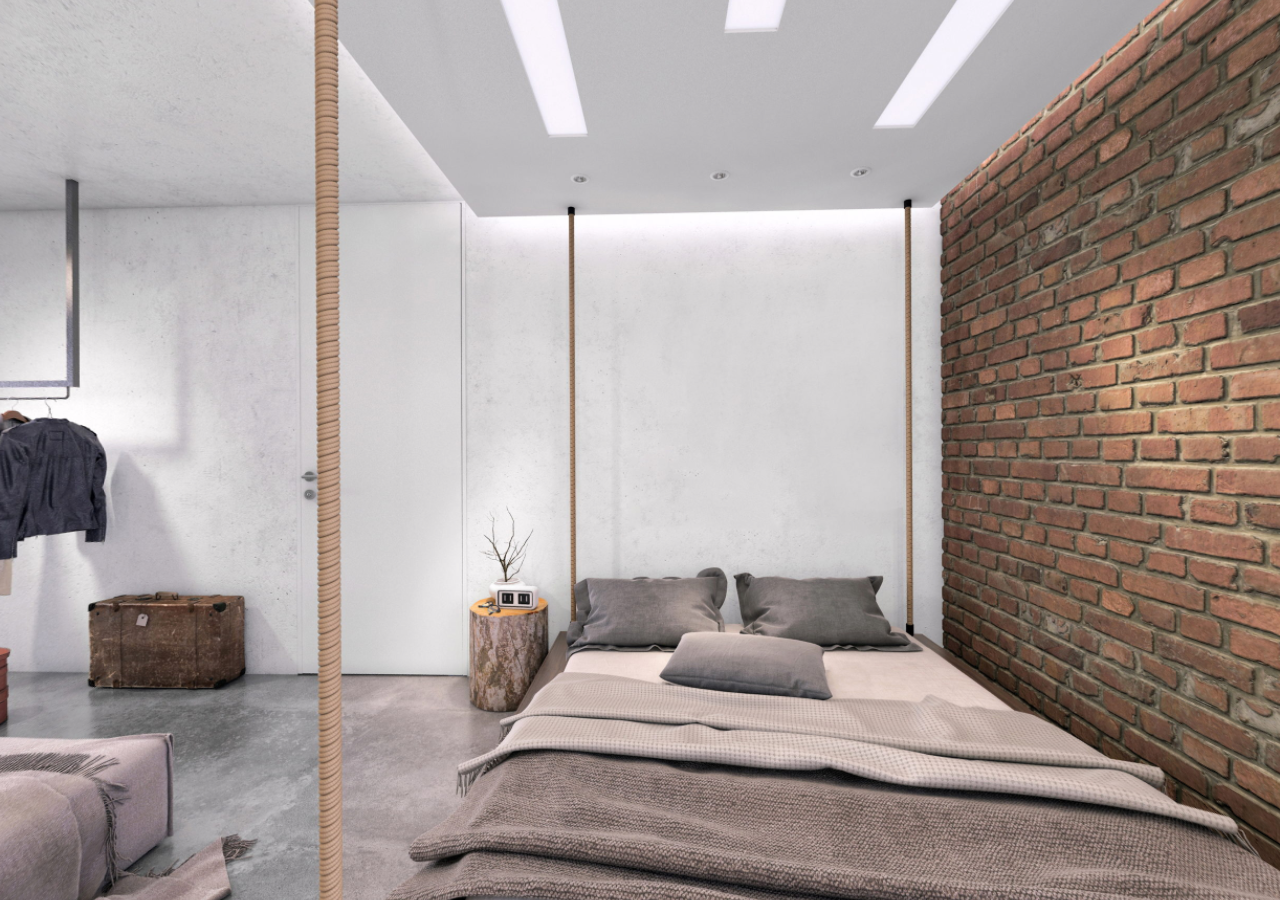
==== index.html @ 923a320a "Initial commit" ====
<!DOCTYPE html>
<html lang="en">
<head>
    <meta charset="UTF-8">
    <title>VR全景看房</title>
    <style>
        html,body,#app{
            margin: 0;
            padding: 0;
            width: 100%;
            height: 100%;
        }
    </style>
    <script src="js/jquery-1.8.3.min.js"></script>
    <link rel="stylesheet" href="css/main.css">
    <link rel="stylesheet" href="css/layer.css">
    <script src="js/layer.js"></script>
</head>
<body>
    <div id="app"/>

</body>
<script src="js/threejs/three.js"></script>
<script src="js/threejs/tween.min.js"></script>
<script src="js/threejs/DeviceOrientationControls.js"></script>
<script src="js/indexByControl.js"></script>
<script>

</script>
</html>
---- css/layer.css ----
.layui-m-layer{position:relative;z-index:19891014}.layui-m-layer *{-webkit-box-sizing:content-box;-moz-box-sizing:content-box;box-sizing:content-box}.layui-m-layermain,.layui-m-layershade{position:fixed;left:0;top:0;width:100%;height:100%}.layui-m-layershade{background-color:rgba(0,0,0,.7);pointer-events:auto}.layui-m-layermain{display:table;font-family:Helvetica,arial,sans-serif;pointer-events:none}.layui-m-layermain .layui-m-layersection{display:table-cell;vertical-align:middle;text-align:center}.layui-m-layerchild{position:relative;display:inline-block;text-align:left;background-color:#fff;font-size:14px;border-radius:5px;box-shadow:0 0 8px rgba(0,0,0,.1);pointer-events:auto;-webkit-overflow-scrolling:touch;-webkit-animation-fill-mode:both;animation-fill-mode:both;-webkit-animation-duration:.2s;animation-duration:.2s}@-webkit-keyframes layui-m-anim-scale{0%{opacity:0;-webkit-transform:scale(.5);transform:scale(.5)}100%{opacity:1;-webkit-transform:scale(1);transform:scale(1)}}@keyframes layui-m-anim-scale{0%{opacity:0;-webkit-transform:scale(.5);transform:scale(.5)}100%{opacity:1;-webkit-transform:scale(1);transform:scale(1)}}.layui-m-anim-scale{animation-name:layui-m-anim-scale;-webkit-animation-name:layui-m-anim-scale}@-webkit-keyframes layui-m-anim-up{0%{opacity:0;-webkit-transform:translateY(800px);transform:translateY(800px)}100%{opacity:1;-webkit-transform:translateY(0);transform:translateY(0)}}@keyframes layui-m-anim-up{0%{opacity:0;-webkit-transform:translateY(800px);transform:translateY(800px)}100%{opacity:1;-webkit-transform:translateY(0);transform:translateY(0)}}.layui-m-anim-up{-webkit-animation-name:layui-m-anim-up;animation-name:layui-m-anim-up}.layui-m-layer0 .layui-m-layerchild{width:90%;max-width:640px}.layui-m-layer1 .layui-m-layerchild{border:none;border-radius:0}.layui-m-layer2 .layui-m-layerchild{width:auto;max-width:260px;min-width:40px;border:none;background:0 0;box-shadow:none;color:#fff}.layui-m-layerchild h3{padding:0 10px;height:60px;line-height:60px;font-size:16px;font-weight:400;border-radius:5px 5px 0 0;text-align:center}.layui-m-layerbtn span,.layui-m-layerchild h3{text-overflow:ellipsis;overflow:hidden;white-space:nowrap}.layui-m-layercont{padding:50px 30px;line-height:22px;text-align:center}.layui-m-layer1 .layui-m-layercont{padding:0;text-align:left}.layui-m-layer2 .layui-m-layercont{text-align:center;padding:0;line-height:0}.layui-m-layer2 .layui-m-layercont i{width:25px;height:25px;margin-left:8px;display:inline-block;background-color:#fff;border-radius:100%;-webkit-animation:layui-m-anim-loading 1.4s infinite ease-in-out;animation:layui-m-anim-loading 1.4s infinite ease-in-out;-webkit-animation-fill-mode:both;animation-fill-mode:both}.layui-m-layerbtn,.layui-m-layerbtn span{position:relative;text-align:center;border-radius:0 0 5px 5px}.layui-m-layer2 .layui-m-layercont p{margin-top:20px}@-webkit-keyframes layui-m-anim-loading{0%,100%,80%{transform:scale(0);-webkit-transform:scale(0)}40%{transform:scale(1);-webkit-transform:scale(1)}}@keyframes layui-m-anim-loading{0%,100%,80%{transform:scale(0);-webkit-transform:scale(0)}40%{transform:scale(1);-webkit-transform:scale(1)}}.layui-m-layer2 .layui-m-layercont i:first-child{margin-left:0;-webkit-animation-delay:-.32s;animation-delay:-.32s}.layui-m-layer2 .layui-m-layercont i.layui-m-layerload{-webkit-animation-delay:-.16s;animation-delay:-.16s}.layui-m-layer2 .layui-m-layercont>div{line-height:22px;padding-top:7px;margin-bottom:20px;font-size:14px}.layui-m-layerbtn{display:box;display:-moz-box;display:-webkit-box;width:100%;height:50px;line-height:50px;font-size:0;border-top:1px solid #D0D0D0;background-color:#F2F2F2}.layui-m-layerbtn span{display:block;-moz-box-flex:1;box-flex:1;-webkit-box-flex:1;font-size:14px;cursor:pointer}.layui-m-layerbtn span[yes]{color:#40AFFE}.layui-m-layerbtn span[no]{border-right:1px solid #D0D0D0;border-radius:0 0 0 5px}.layui-m-layerbtn span:active{background-color:#F6F6F6}.layui-m-layerend{position:absolute;right:7px;top:10px;width:30px;height:30px;border:0;font-weight:400;background:0 0;cursor:pointer;-webkit-appearance:none;font-size:30px}.layui-m-layerend::after,.layui-m-layerend::before{position:absolute;left:5px;top:15px;content:'';width:18px;height:1px;background-color:#999;transform:rotate(45deg);-webkit-transform:rotate(45deg);border-radius:3px}.layui-m-layerend::after{transform:rotate(-45deg);-webkit-transform:rotate(-45deg)}body .layui-m-layer .layui-m-layer-footer{position:fixed;width:95%;max-width:100%;margin:0 auto;left:0;right:0;bottom:10px;background:0 0}.layui-m-layer-footer .layui-m-layercont{padding:20px;border-radius:5px 5px 0 0;background-color:rgba(255,255,255,.8)}.layui-m-layer-footer .layui-m-layerbtn{display:block;height:auto;background:0 0;border-top:none}.layui-m-layer-footer .layui-m-layerbtn span{background-color:rgba(255,255,255,.8)}.layui-m-layer-footer .layui-m-layerbtn span[no]{color:#FD482C;border-top:1px solid #c2c2c2;border-radius:0 0 5px 5px}.layui-m-layer-footer .layui-m-layerbtn span[yes]{margin-top:10px;border-radius:5px}body .layui-m-layer .layui-m-layer-msg{width:auto;max-width:90%;margin:0 auto;bottom:-150px;background-color:rgba(0,0,0,.7);color:#fff}.layui-m-layer-msg .layui-m-layercont{padding:10px 20px}
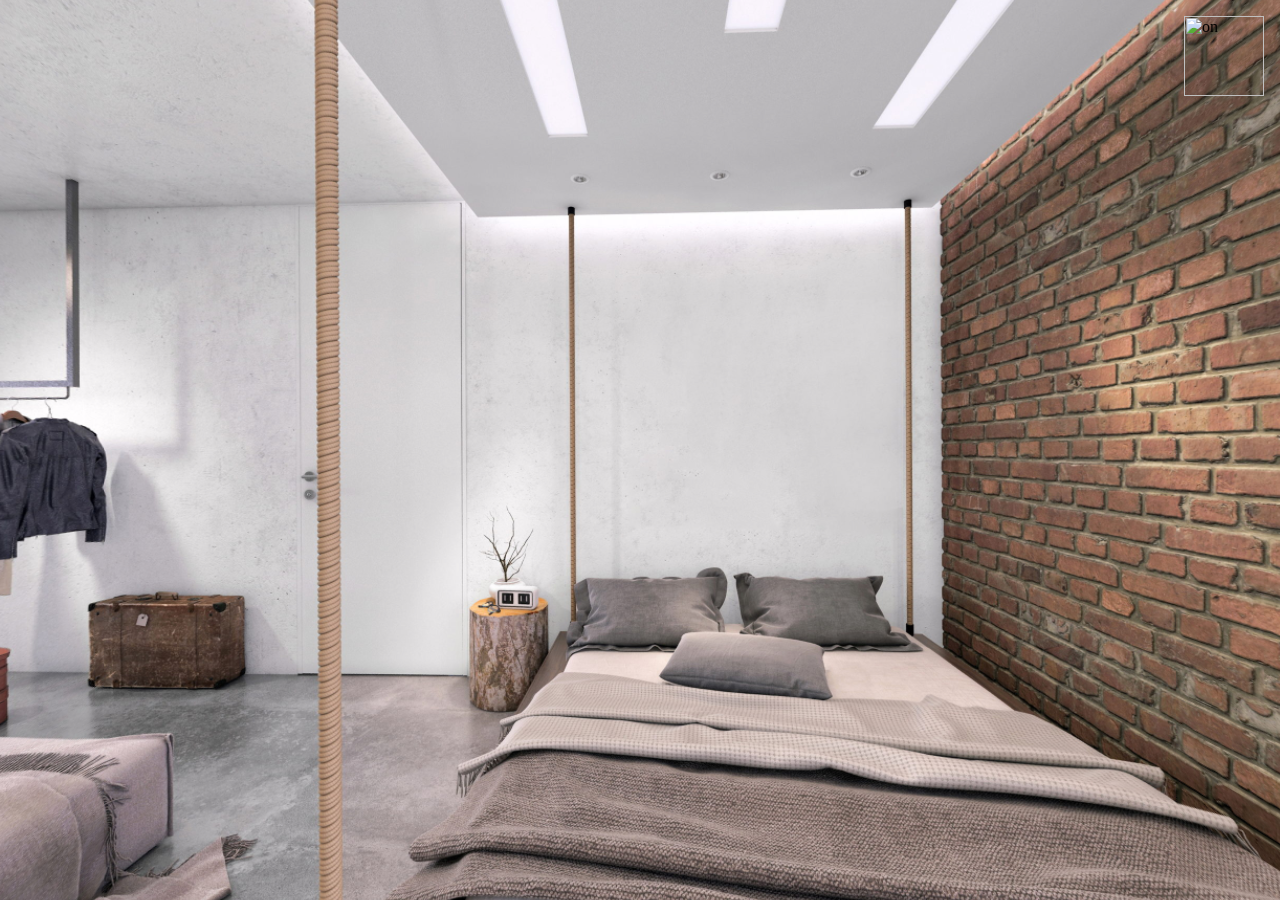
==== commit ee36fffe: "feat: add audio player" ====
--- a/index.html
+++ b/index.html
@@ -17,7 +17,10 @@
     <script src="js/layer.js"></script>
 </head>
 <body>
-    <div id="app"/>
+    <div id="app">
+        <div class="music"><img style="position: absolute;right: 1rem; top: 1rem; height: 5rem;width: 5rem;" id="audio" src="./imgs/audio_on.png" title="on"></div>
+    </div>
+
 
 </body>
 <script src="js/threejs/three.js"></script>
@@ -25,6 +28,17 @@
 <script src="js/threejs/DeviceOrientationControls.js"></script>
 <script src="js/indexByControl.js"></script>
 <script>
+    $("#audio").on('touchend',function (e) {
+        if(this.title === "off"){
+            this.src = "./imgs/audio_on.png";
+            this.title = "on";
+            audio.play();
+        }else {
+            this.src = "./imgs/audio_off.png";
+            this.title = "off";
+            audio.pause();
+        }
 
+    })
 </script>
 </html>--- a/css/main.css
+++ b/css/main.css
@@ -0,0 +1,10 @@
+music {
+    float: right;
+}
+audio{
+    position: absolute;
+    right: 0;
+    height: 5rem;
+    width: 5rem;
+
+}